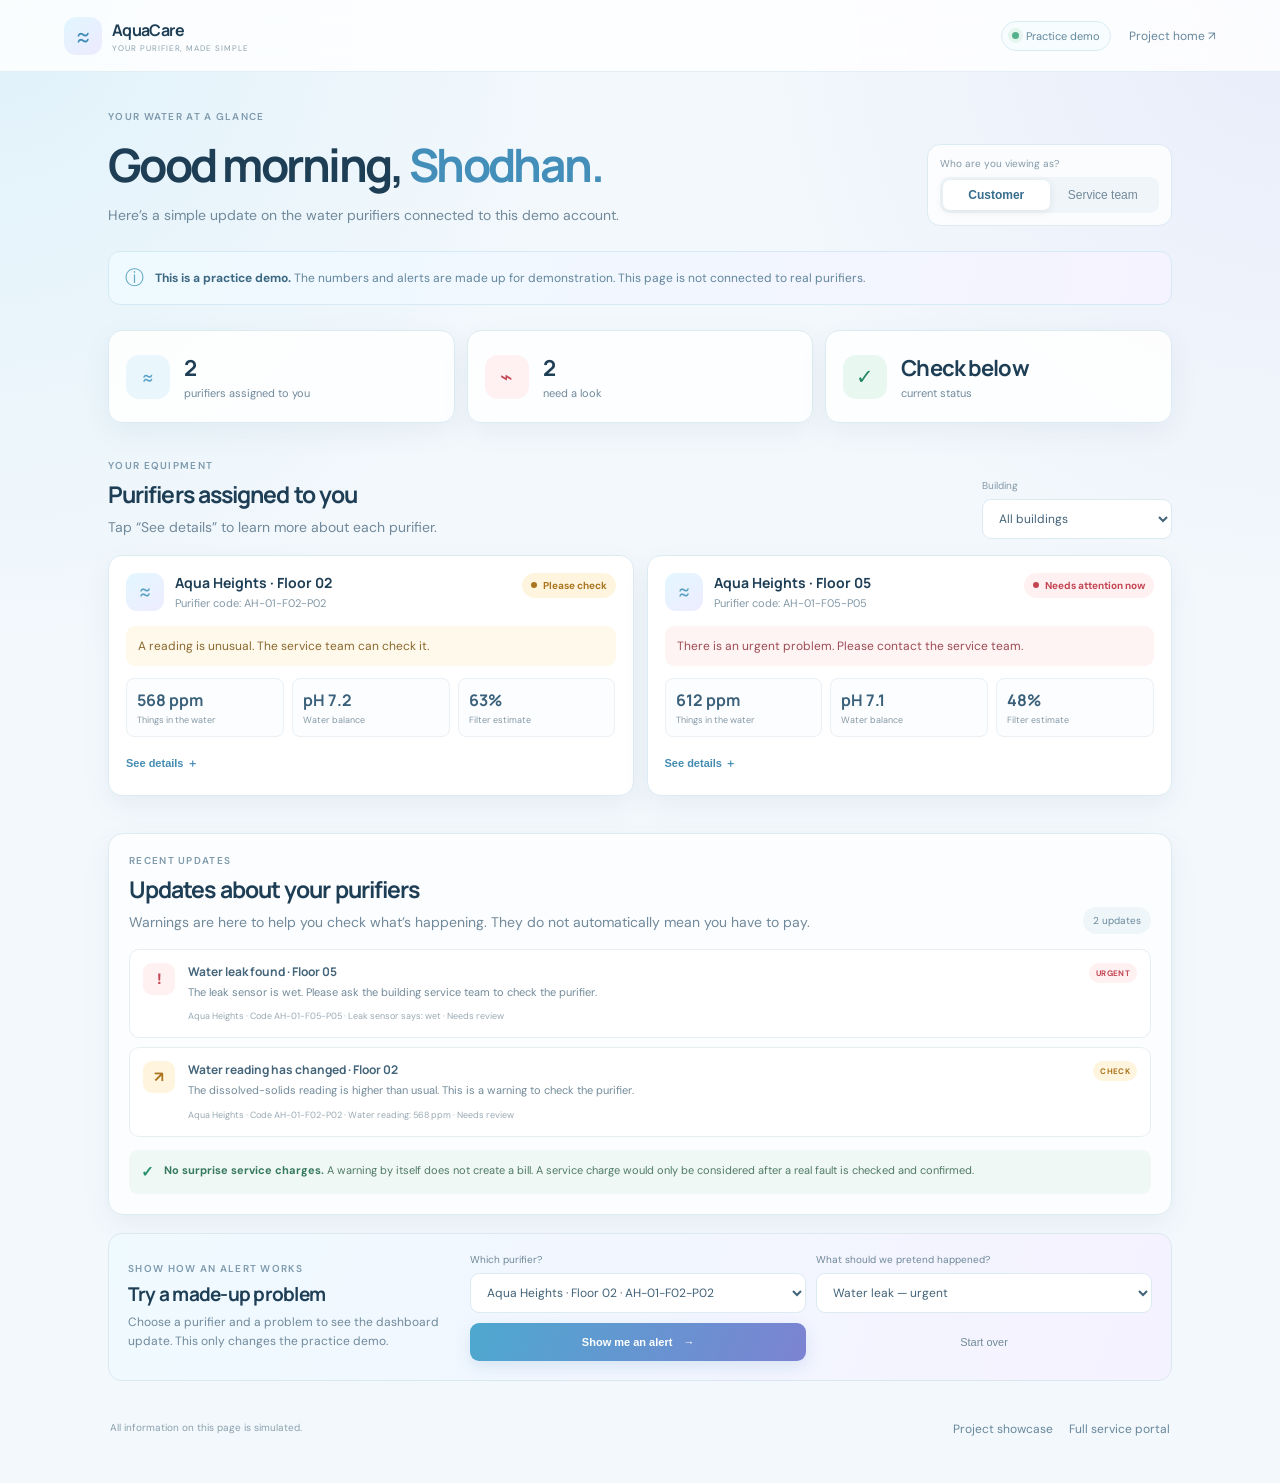
==== easy-dashboard.html @ 158c5b69 "Add plain-language purifier dashboard" ====
<!doctype html>
<html lang="en">
<head>
  <meta charset="utf-8" />
  <meta name="viewport" content="width=device-width, initial-scale=1" />
  <meta name="theme-color" content="#f3f9ff" />
  <meta name="description" content="A simple, simulated dashboard for purifier customers and service providers." />
  <title>AquaCare — Simple Purifier Dashboard</title>
  <link rel="preconnect" href="https://fonts.googleapis.com" />
  <link rel="preconnect" href="https://fonts.gstatic.com" crossorigin />
  <link href="https://fonts.googleapis.com/css2?family=DM+Sans:wght@400;500;600;700&family=Manrope:wght@500;600;700;800&display=swap" rel="stylesheet" />
  <link rel="stylesheet" href="easy-dashboard.css" />
</head>
<body>
  <header class="topbar"><a class="brand" href="index.html"><span>≈</span><b>AquaCare<small>YOUR PURIFIER, MADE SIMPLE</small></b></a><div class="topbar-right"><span class="demo-pill"><i></i> Practice demo</span><a class="back-link" href="index.html">Project home ↗</a></div></header>
  <main class="page-shell">
    <section class="welcome"><div><span class="eyebrow">YOUR WATER AT A GLANCE</span><h1>Good morning, <em>Shodhan.</em></h1><p>Here’s a simple update on the water purifiers connected to this demo account.</p></div><div class="role-box"><span>Who are you viewing as?</span><div class="role-switch" role="group" aria-label="Choose dashboard view"><button class="role-button active" data-role="customer">Customer</button><button class="role-button" data-role="provider">Service team</button></div></div></section>
    <aside class="demo-note"><span>ⓘ</span><p><b>This is a practice demo.</b> The numbers and alerts are made up for demonstration. This page is not connected to real purifiers.</p></aside>
    <section class="summary-grid" id="summaryGrid" aria-label="Simple summary"></section>
    <section class="section-heading"><div><span class="eyebrow">YOUR EQUIPMENT</span><h2 id="unitsHeading">Purifiers assigned to you</h2><p id="unitsDescription">Tap “See details” to learn more about each purifier.</p></div><label class="building-filter"><span>Building</span><select id="buildingSelect" aria-label="Choose a building"></select></label></section>
    <section class="unit-grid" id="unitGrid" aria-live="polite"></section>
    <section class="alert-section"><div class="section-heading alert-heading"><div><span class="eyebrow">RECENT UPDATES</span><h2 id="alertHeading">Updates about your purifiers</h2><p>Warnings are here to help you check what’s happening. They do not automatically mean you have to pay.</p></div><span class="alert-count" id="alertCount">0 updates</span></div><div class="updates-list" id="updatesList"></div><div class="billing-help"><span>✓</span><p><b>No surprise service charges.</b> A warning by itself does not create a bill. A service charge would only be considered after a real fault is checked and confirmed.</p></div></section>
    <section class="demo-tools"><div><span class="eyebrow">SHOW HOW AN ALERT WORKS</span><h2>Try a made-up problem</h2><p>Choose a purifier and a problem to see the dashboard update. This only changes the practice demo.</p></div><div class="tool-controls"><label><span>Which purifier?</span><select id="faultUnit"></select></label><label><span>What should we pretend happened?</span><select id="faultType"><option value="leak">Water leak — urgent</option><option value="tds">Water reading changed</option><option value="ph">Water pH needs checking</option><option value="turbidity">Water looks cloudy</option><option value="lowVoltage">Power is too low</option><option value="dryRun">No water is flowing</option><option value="overload">Pump is working too hard</option><option value="filter">Filter may need changing</option></select></label><button class="primary-button" id="simulateButton">Show me an alert <span>→</span></button><button class="reset-button" id="resetButton">Start over</button></div></section>
    <footer class="footer"><span>All information on this page is simulated.</span><nav><a href="index.html">Project showcase</a><a href="portal.html">Full service portal</a></nav></footer>
  </main>
  <div class="toast" id="toast" role="status" aria-live="polite"></div>
  <script src="easy-dashboard.js"></script>
</body>
</html>
---- easy-dashboard.css ----
:root{--ink:#1e3e55;--muted:#70899b;--line:#dceaf2;--blue:#438fba;--blue-soft:#e9f7fd;--lav:#847fd0;--lav-soft:#f1efff;--green:#248662;--green-soft:#e9f7f1;--amber:#aa751e;--amber-soft:#fff5df;--red:#c34552;--red-soft:#fff0f1;--paper:#fff;--bg:#f3f8fc;--shadow:0 10px 28px rgba(59,99,127,.07);font-family:'DM Sans',sans-serif;color:var(--ink)}*{box-sizing:border-box}body{margin:0;background:radial-gradient(ellipse at 0 0,rgba(130,210,240,.17),transparent 32%),radial-gradient(ellipse at 100% 0,rgba(175,168,238,.14),transparent 30%),var(--bg);min-height:100vh;font-size:15px}.topbar{height:72px;display:flex;align-items:center;justify-content:space-between;padding:0 max(calc((100vw - 1160px)/2),5%);border-bottom:1px solid rgba(123,166,191,.18);background:rgba(255,255,255,.82);backdrop-filter:blur(14px);position:sticky;top:0;z-index:3}.brand{display:flex;align-items:center;gap:10px;color:var(--ink);text-decoration:none}.brand>span{display:grid;place-items:center;width:38px;height:38px;border-radius:12px;background:linear-gradient(145deg,#e1f6fd,#eeeaff);color:var(--blue);font-size:26px}.brand b{font:700 16px Manrope,sans-serif;letter-spacing:-.04em}.brand small{display:block;color:#8ba0ad;font:8px 'DM Sans',sans-serif;letter-spacing:.12em;margin-top:2px}.topbar-right{display:flex;align-items:center;gap:18px}.demo-pill{display:flex;align-items:center;gap:7px;padding:7px 10px;border:1px solid #d9eaf2;border-radius:30px;background:#f7fcff;color:#63889c;font-size:11px}.demo-pill i{width:7px;height:7px;border-radius:50%;background:#54b18b;box-shadow:0 0 0 4px #e4f6ed}.back-link,.footer a{font-size:12px;color:#66869b;text-decoration:none}.back-link:hover,.footer a:hover{color:var(--blue)}.page-shell{max-width:1120px;margin:auto;padding:38px 28px 30px}.welcome{display:flex;align-items:flex-end;justify-content:space-between;gap:25px}.eyebrow{display:block;color:#7e9aac;font:600 10px 'DM Sans',sans-serif;letter-spacing:.13em}.welcome h1{font:700 clamp(30px,5vw,46px) Manrope,sans-serif;letter-spacing:-.055em;margin:10px 0 8px}.welcome h1 em{font-style:normal;color:var(--blue)}.welcome p,.section-heading p,.demo-tools p{margin:0;color:var(--muted);font-size:14px;line-height:1.6}.role-box{min-width:245px;padding:12px;border:1px solid var(--line);border-radius:13px;background:rgba(255,255,255,.78)}.role-box>span,.tool-controls label>span,.building-filter span{display:block;color:#8399a7;font-size:10px;margin-bottom:7px}.role-switch{display:grid;grid-template-columns:1fr 1fr;padding:3px;border-radius:9px;background:#eff5f8}.role-button{padding:8px;border:0;border-radius:7px;background:transparent;color:#72899a;font-size:12px}.role-button.active{background:#fff;color:#376d8d;box-shadow:0 2px 8px rgba(55,100,129,.1);font-weight:700}.demo-note{display:flex;align-items:center;gap:11px;margin:25px 0;padding:13px 16px;border:1px solid #d5eaf4;border-radius:12px;background:linear-gradient(100deg,#eefaff,#f5f3ff);color:#62869b}.demo-note>span{font-size:19px;color:#64a8c6}.demo-note p{margin:0;font-size:12px;line-height:1.5}.demo-note b{color:#3c6882}.summary-grid{display:grid;grid-template-columns:repeat(3,1fr);gap:12px}.summary-card{display:flex;align-items:center;gap:14px;min-height:93px;padding:17px;border:1px solid var(--line);border-radius:14px;background:rgba(255,255,255,.88);box-shadow:var(--shadow)}.summary-icon{display:grid;place-items:center;flex:0 0 44px;height:44px;border-radius:13px;background:var(--blue-soft);color:#55a1c5;font-size:21px}.summary-card:nth-child(2) .summary-icon{background:var(--lav-soft);color:var(--lav)}.summary-card:nth-child(3) .summary-icon{background:var(--green-soft);color:var(--green)}.summary-card.urgent .summary-icon{background:var(--red-soft);color:var(--red)}.summary-card b,.summary-card small{display:block}.summary-card b{font:700 22px Manrope,sans-serif;letter-spacing:-.04em}.summary-card small{margin-top:3px;color:var(--muted);font-size:11px}.section-heading{display:flex;align-items:flex-end;justify-content:space-between;gap:18px;margin:36px 0 16px}.section-heading h2,.demo-tools h2{font:700 23px Manrope,sans-serif;letter-spacing:-.04em;margin:6px 0}.building-filter{min-width:190px}.building-filter select,.tool-controls select{width:100%;padding:10px 12px;border:1px solid var(--line);border-radius:9px;background:#fff;color:#426278;font:12px 'DM Sans',sans-serif;outline:none}.building-filter select:focus,.tool-controls select:focus{border-color:#7ec4e0;box-shadow:0 0 0 3px #e3f5fc}.unit-grid{display:grid;grid-template-columns:repeat(2,minmax(0,1fr));gap:13px}.unit-card{padding:17px;border:1px solid var(--line);border-radius:14px;background:#fff;box-shadow:var(--shadow);animation:rise .24s ease both}.unit-card-top{display:flex;align-items:flex-start;justify-content:space-between;gap:12px}.unit-name{display:flex;align-items:center;gap:11px}.unit-symbol{display:grid;place-items:center;width:38px;height:38px;border-radius:11px;background:linear-gradient(145deg,#e3f7ff,#eeecff);color:#58a0be;font-size:22px}.unit-name h3{margin:0;font:700 14px Manrope,sans-serif}.unit-name p{margin:4px 0 0;color:#8298a6;font-size:11px}.status-pill{display:inline-flex;align-items:center;gap:6px;padding:6px 9px;border-radius:30px;background:var(--green-soft);color:var(--green);font-size:10px;font-weight:700;white-space:nowrap}.status-pill:before{content:'';width:6px;height:6px;border-radius:50%;background:currentColor}.status-pill.warning{background:var(--amber-soft);color:var(--amber)}.status-pill.critical{background:var(--red-soft);color:var(--red)}.unit-message{margin:15px 0 12px;padding:11px 12px;border-radius:9px;background:#f5fafc;color:#526f81;font-size:12px;line-height:1.55}.unit-message.warning{background:#fff9ec;color:#8a682d}.unit-message.critical{background:#fff4f4;color:#9d4b53}.reading-row{display:grid;grid-template-columns:repeat(3,1fr);gap:8px}.reading{padding:10px;border:1px solid #eaf0f4;border-radius:8px;background:#fcfdff}.reading b,.reading small{display:block}.reading b{font:700 16px Manrope,sans-serif;color:#3b617a}.reading small{margin-top:3px;color:#8498a5;font-size:9px}.details-toggle{margin-top:12px;padding:7px 0;border:0;background:none;color:#448cb2;font-size:11px;font-weight:700}.extra-details{display:none;grid-template-columns:1fr 1fr;gap:9px;margin-top:6px;padding-top:12px;border-top:1px solid #edf2f5}.unit-card.expanded .extra-details{display:grid}.extra-details div{padding:9px;border-radius:8px;background:#f7fafc}.extra-details b,.extra-details small{display:block}.extra-details b{font-size:10px;color:#587489}.extra-details small{margin-top:4px;font-size:11px;color:#7e929f;line-height:1.45}.empty-card,.empty-updates{padding:25px;text-align:center;color:#8499a6;border:1px dashed #d5e4ed;border-radius:12px;background:rgba(255,255,255,.6);font-size:13px}.alert-section{margin-top:37px;padding:20px;border:1px solid var(--line);border-radius:15px;background:rgba(255,255,255,.78);box-shadow:var(--shadow)}.alert-heading{margin:0 0 15px}.alert-count{padding:7px 10px;border-radius:20px;background:#eff6fa;color:#69889c;font-size:10px;white-space:nowrap}.updates-list{display:flex;flex-direction:column;gap:9px}.update-card{display:grid;grid-template-columns:34px 1fr auto;gap:11px;padding:13px;border:1px solid #e7eef2;border-radius:10px;background:#fff}.update-mark{display:grid;place-items:center;width:32px;height:32px;border-radius:9px;background:var(--amber-soft);color:var(--amber);font-weight:700}.update-card.critical .update-mark{background:var(--red-soft);color:var(--red)}.update-card h3{margin:0;color:#45657a;font:700 12px Manrope,sans-serif}.update-card p{margin:4px 0;color:#728a99;font-size:11px;line-height:1.5}.update-card small{color:#99a9b3;font-size:9px}.update-level{align-self:start;padding:5px 7px;border-radius:20px;background:var(--amber-soft);color:var(--amber);font-size:8px;font-weight:700;letter-spacing:.04em}.update-level.critical{background:var(--red-soft);color:var(--red)}.billing-help{display:flex;align-items:flex-start;gap:10px;margin-top:13px;padding:12px;border-radius:9px;background:#eff8f4;color:#507a66}.billing-help>span{font-weight:700;color:#29906c}.billing-help p{margin:0;font-size:11px;line-height:1.55}.billing-help b{color:#36795f}.demo-tools{display:grid;grid-template-columns:minmax(210px,.7fr) 1.5fr;gap:24px;align-items:center;margin-top:18px;padding:19px;border:1px solid #dce8f0;border-radius:14px;background:linear-gradient(110deg,#effaff,#f5f2ff)}.demo-tools h2{font-size:19px}.demo-tools p{font-size:12px}.tool-controls{display:grid;grid-template-columns:1fr 1fr;gap:10px}.tool-controls label{min-width:0}.tool-controls label>span{color:#6e8797;font-size:10px}.primary-button{align-self:end;min-height:38px;padding:0 14px;border:0;border-radius:9px;background:linear-gradient(110deg,#4da8cf,#7c83d2);color:#fff;font-size:11px;font-weight:700;box-shadow:0 6px 15px rgba(86,147,190,.17)}.primary-button:hover{filter:brightness(1.04);transform:translateY(-1px)}.primary-button span{margin-left:8px}.reset-button{align-self:end;min-height:38px;border:0;background:transparent;color:#718a99;font-size:11px}.reset-button:hover{color:#3e7796}.footer{display:flex;justify-content:space-between;gap:15px;margin-top:24px;padding:16px 2px;color:#8ba0ad;font-size:10px}.footer nav{display:flex;gap:16px}.toast{position:fixed;right:18px;top:85px;z-index:10;max-width:min(380px,calc(100vw - 36px));padding:13px 16px;border:1px solid #d9e8f0;border-radius:10px;background:#fff;color:#466579;box-shadow:0 12px 30px rgba(41,74,96,.16);opacity:0;transform:translateY(-8px);transition:.2s;pointer-events:none;font-size:12px}.toast.show{opacity:1;transform:translateY(0)}.toast.critical{border-color:#edc8cd;color:#a0444d}@keyframes rise{from{opacity:0;transform:translateY(5px)}to{opacity:1;transform:translateY(0)}}@media(max-width:760px){.page-shell{padding:27px 18px}.welcome{align-items:stretch;flex-direction:column}.role-box{min-width:0}.summary-grid{grid-template-columns:1fr 1fr}.summary-card{padding:12px;min-height:82px}.summary-icon{width:36px;height:36px;flex-basis:36px}.summary-card b{font-size:19px}.section-heading{align-items:flex-start;flex-direction:column}.building-filter{width:100%}.unit-grid{grid-template-columns:1fr}.demo-tools{grid-template-columns:1fr;gap:16px}.tool-controls{grid-template-columns:1fr}.tool-controls label,.primary-button,.reset-button{grid-column:1/-1}.footer{flex-direction:column}.topbar{padding:0 18px}.topbar-right{gap:9px}.back-link{display:none}.demo-note{align-items:flex-start}.demo-note p{font-size:11px}}@media(max-width:380px){.summary-grid{grid-template-columns:1fr}.reading-row{gap:5px}.reading{padding:8px}.update-card{grid-template-columns:30px 1fr}.update-level{grid-column:2}.topbar{padding:0 12px}}
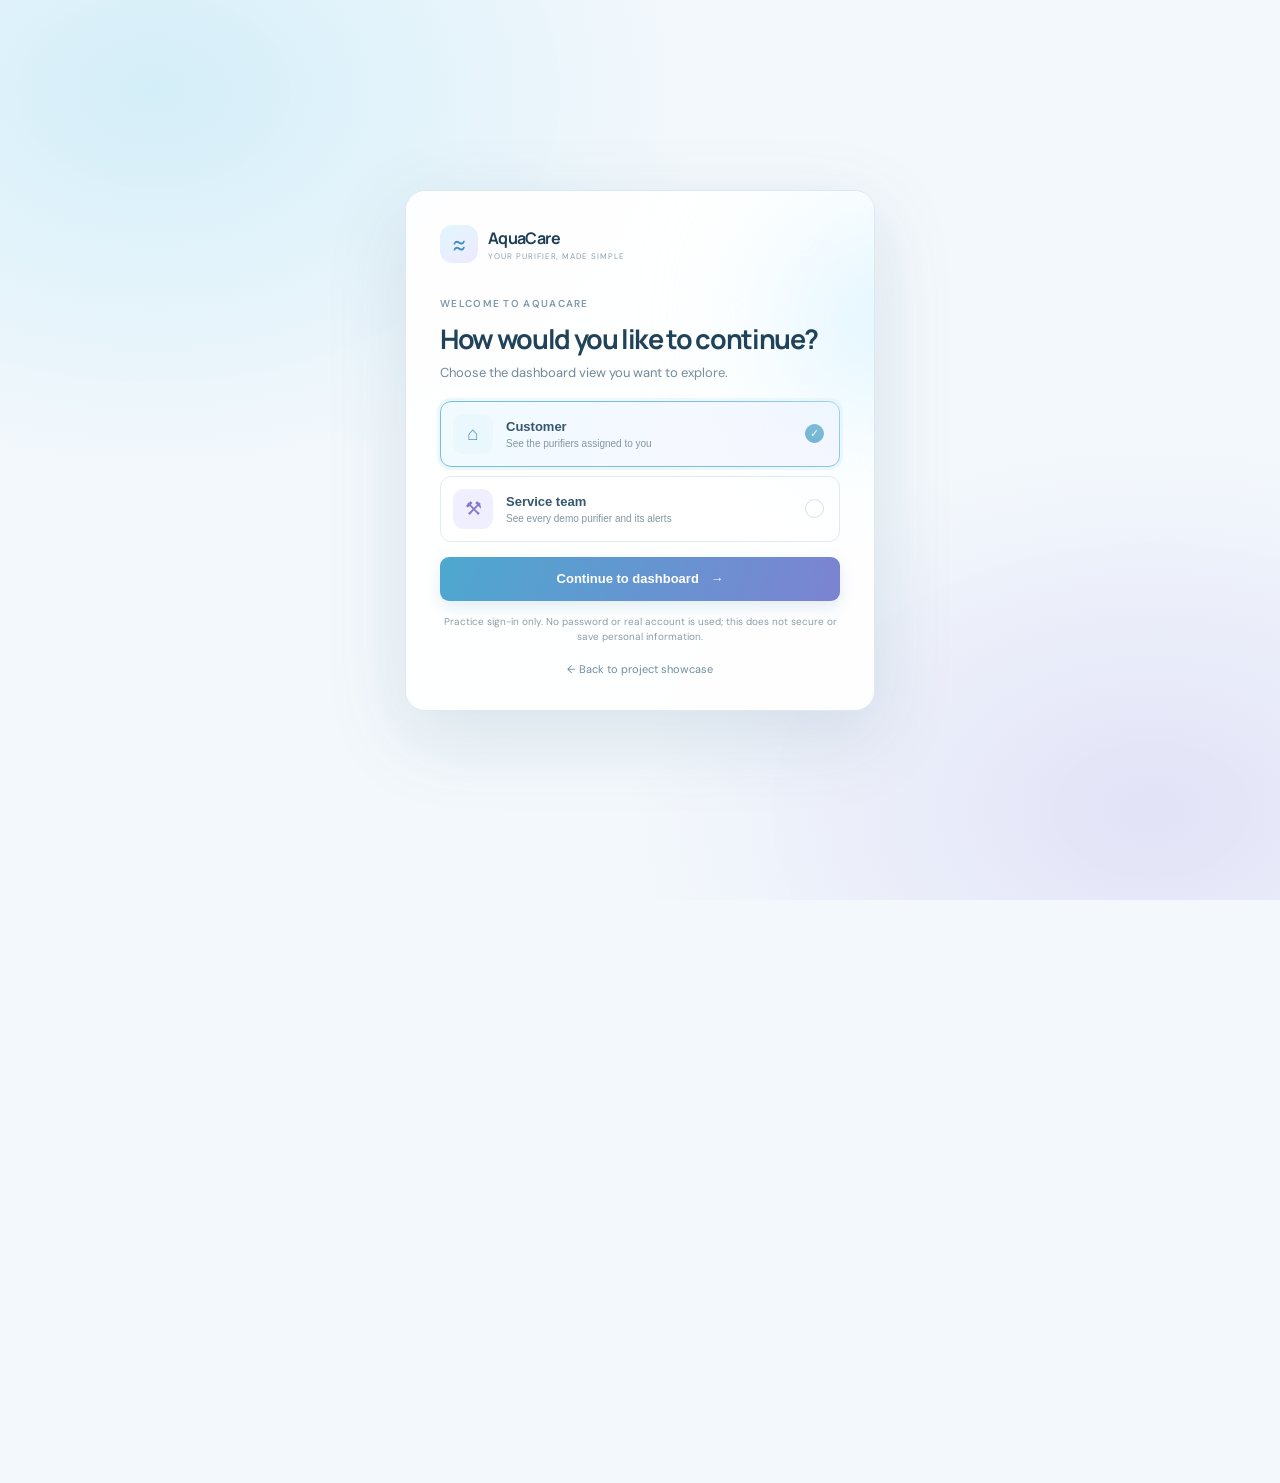
==== commit a9eaff5d: "Add customer and provider demo sign-in" ====
--- a/easy-dashboard.html
+++ b/easy-dashboard.html
@@ -11,8 +11,9 @@
   <link href="https://fonts.googleapis.com/css2?family=DM+Sans:wght@400;500;600;700&family=Manrope:wght@500;600;700;800&display=swap" rel="stylesheet" />
   <link rel="stylesheet" href="easy-dashboard.css" />
 </head>
-<body>
-  <header class="topbar"><a class="brand" href="index.html"><span>≈</span><b>AquaCare<small>YOUR PURIFIER, MADE SIMPLE</small></b></a><div class="topbar-right"><span class="demo-pill"><i></i> Practice demo</span><a class="back-link" href="index.html">Project home ↗</a></div></header>
+<body class="logged-out">
+  <section class="login-gate" id="loginGate" aria-labelledby="loginTitle"><div class="login-card"><a class="brand login-brand" href="index.html"><span>≈</span><b>AquaCare<small>YOUR PURIFIER, MADE SIMPLE</small></b></a><div class="login-glow"></div><span class="eyebrow">WELCOME TO AQUACARE</span><h1 id="loginTitle">How would you like to continue?</h1><p class="login-intro">Choose the dashboard view you want to explore.</p><div class="login-roles" role="group" aria-label="Choose a demo account"><button class="login-role selected" data-login-role="customer" aria-pressed="true"><span class="login-role-icon">⌂</span><span><b>Customer</b><small>See the purifiers assigned to you</small></span><i>✓</i></button><button class="login-role" data-login-role="provider" aria-pressed="false"><span class="login-role-icon">⚒</span><span><b>Service team</b><small>See every demo purifier and its alerts</small></span><i>✓</i></button></div><button class="primary-button login-submit" id="loginContinue">Continue to dashboard <span>→</span></button><p class="demo-login-note">Practice sign-in only. No password or real account is used; this does not secure or save personal information.</p><a class="login-home" href="index.html">← Back to project showcase</a></div></section>
+  <header class="topbar"><a class="brand" href="index.html"><span>≈</span><b>AquaCare<small>YOUR PURIFIER, MADE SIMPLE</small></b></a><div class="topbar-right"><span class="demo-pill"><i></i> Practice demo</span><button class="back-link switch-account" id="switchAccount">Switch account</button><a class="back-link" href="index.html">Project home ↗</a></div></header>
   <main class="page-shell">
     <section class="welcome"><div><span class="eyebrow">YOUR WATER AT A GLANCE</span><h1>Good morning, <em>Shodhan.</em></h1><p>Here’s a simple update on the water purifiers connected to this demo account.</p></div><div class="role-box"><span>Who are you viewing as?</span><div class="role-switch" role="group" aria-label="Choose dashboard view"><button class="role-button active" data-role="customer">Customer</button><button class="role-button" data-role="provider">Service team</button></div></div></section>
     <aside class="demo-note"><span>ⓘ</span><p><b>This is a practice demo.</b> The numbers and alerts are made up for demonstration. This page is not connected to real purifiers.</p></aside>
--- a/easy-dashboard.css
+++ b/easy-dashboard.css
@@ -1 +1,3 @@
 :root{--ink:#1e3e55;--muted:#70899b;--line:#dceaf2;--blue:#438fba;--blue-soft:#e9f7fd;--lav:#847fd0;--lav-soft:#f1efff;--green:#248662;--green-soft:#e9f7f1;--amber:#aa751e;--amber-soft:#fff5df;--red:#c34552;--red-soft:#fff0f1;--paper:#fff;--bg:#f3f8fc;--shadow:0 10px 28px rgba(59,99,127,.07);font-family:'DM Sans',sans-serif;color:var(--ink)}*{box-sizing:border-box}body{margin:0;background:radial-gradient(ellipse at 0 0,rgba(130,210,240,.17),transparent 32%),radial-gradient(ellipse at 100% 0,rgba(175,168,238,.14),transparent 30%),var(--bg);min-height:100vh;font-size:15px}.topbar{height:72px;display:flex;align-items:center;justify-content:space-between;padding:0 max(calc((100vw - 1160px)/2),5%);border-bottom:1px solid rgba(123,166,191,.18);background:rgba(255,255,255,.82);backdrop-filter:blur(14px);position:sticky;top:0;z-index:3}.brand{display:flex;align-items:center;gap:10px;color:var(--ink);text-decoration:none}.brand>span{display:grid;place-items:center;width:38px;height:38px;border-radius:12px;background:linear-gradient(145deg,#e1f6fd,#eeeaff);color:var(--blue);font-size:26px}.brand b{font:700 16px Manrope,sans-serif;letter-spacing:-.04em}.brand small{display:block;color:#8ba0ad;font:8px 'DM Sans',sans-serif;letter-spacing:.12em;margin-top:2px}.topbar-right{display:flex;align-items:center;gap:18px}.demo-pill{display:flex;align-items:center;gap:7px;padding:7px 10px;border:1px solid #d9eaf2;border-radius:30px;background:#f7fcff;color:#63889c;font-size:11px}.demo-pill i{width:7px;height:7px;border-radius:50%;background:#54b18b;box-shadow:0 0 0 4px #e4f6ed}.back-link,.footer a{font-size:12px;color:#66869b;text-decoration:none}.back-link:hover,.footer a:hover{color:var(--blue)}.page-shell{max-width:1120px;margin:auto;padding:38px 28px 30px}.welcome{display:flex;align-items:flex-end;justify-content:space-between;gap:25px}.eyebrow{display:block;color:#7e9aac;font:600 10px 'DM Sans',sans-serif;letter-spacing:.13em}.welcome h1{font:700 clamp(30px,5vw,46px) Manrope,sans-serif;letter-spacing:-.055em;margin:10px 0 8px}.welcome h1 em{font-style:normal;color:var(--blue)}.welcome p,.section-heading p,.demo-tools p{margin:0;color:var(--muted);font-size:14px;line-height:1.6}.role-box{min-width:245px;padding:12px;border:1px solid var(--line);border-radius:13px;background:rgba(255,255,255,.78)}.role-box>span,.tool-controls label>span,.building-filter span{display:block;color:#8399a7;font-size:10px;margin-bottom:7px}.role-switch{display:grid;grid-template-columns:1fr 1fr;padding:3px;border-radius:9px;background:#eff5f8}.role-button{padding:8px;border:0;border-radius:7px;background:transparent;color:#72899a;font-size:12px}.role-button.active{background:#fff;color:#376d8d;box-shadow:0 2px 8px rgba(55,100,129,.1);font-weight:700}.demo-note{display:flex;align-items:center;gap:11px;margin:25px 0;padding:13px 16px;border:1px solid #d5eaf4;border-radius:12px;background:linear-gradient(100deg,#eefaff,#f5f3ff);color:#62869b}.demo-note>span{font-size:19px;color:#64a8c6}.demo-note p{margin:0;font-size:12px;line-height:1.5}.demo-note b{color:#3c6882}.summary-grid{display:grid;grid-template-columns:repeat(3,1fr);gap:12px}.summary-card{display:flex;align-items:center;gap:14px;min-height:93px;padding:17px;border:1px solid var(--line);border-radius:14px;background:rgba(255,255,255,.88);box-shadow:var(--shadow)}.summary-icon{display:grid;place-items:center;flex:0 0 44px;height:44px;border-radius:13px;background:var(--blue-soft);color:#55a1c5;font-size:21px}.summary-card:nth-child(2) .summary-icon{background:var(--lav-soft);color:var(--lav)}.summary-card:nth-child(3) .summary-icon{background:var(--green-soft);color:var(--green)}.summary-card.urgent .summary-icon{background:var(--red-soft);color:var(--red)}.summary-card b,.summary-card small{display:block}.summary-card b{font:700 22px Manrope,sans-serif;letter-spacing:-.04em}.summary-card small{margin-top:3px;color:var(--muted);font-size:11px}.section-heading{display:flex;align-items:flex-end;justify-content:space-between;gap:18px;margin:36px 0 16px}.section-heading h2,.demo-tools h2{font:700 23px Manrope,sans-serif;letter-spacing:-.04em;margin:6px 0}.building-filter{min-width:190px}.building-filter select,.tool-controls select{width:100%;padding:10px 12px;border:1px solid var(--line);border-radius:9px;background:#fff;color:#426278;font:12px 'DM Sans',sans-serif;outline:none}.building-filter select:focus,.tool-controls select:focus{border-color:#7ec4e0;box-shadow:0 0 0 3px #e3f5fc}.unit-grid{display:grid;grid-template-columns:repeat(2,minmax(0,1fr));gap:13px}.unit-card{padding:17px;border:1px solid var(--line);border-radius:14px;background:#fff;box-shadow:var(--shadow);animation:rise .24s ease both}.unit-card-top{display:flex;align-items:flex-start;justify-content:space-between;gap:12px}.unit-name{display:flex;align-items:center;gap:11px}.unit-symbol{display:grid;place-items:center;width:38px;height:38px;border-radius:11px;background:linear-gradient(145deg,#e3f7ff,#eeecff);color:#58a0be;font-size:22px}.unit-name h3{margin:0;font:700 14px Manrope,sans-serif}.unit-name p{margin:4px 0 0;color:#8298a6;font-size:11px}.status-pill{display:inline-flex;align-items:center;gap:6px;padding:6px 9px;border-radius:30px;background:var(--green-soft);color:var(--green);font-size:10px;font-weight:700;white-space:nowrap}.status-pill:before{content:'';width:6px;height:6px;border-radius:50%;background:currentColor}.status-pill.warning{background:var(--amber-soft);color:var(--amber)}.status-pill.critical{background:var(--red-soft);color:var(--red)}.unit-message{margin:15px 0 12px;padding:11px 12px;border-radius:9px;background:#f5fafc;color:#526f81;font-size:12px;line-height:1.55}.unit-message.warning{background:#fff9ec;color:#8a682d}.unit-message.critical{background:#fff4f4;color:#9d4b53}.reading-row{display:grid;grid-template-columns:repeat(3,1fr);gap:8px}.reading{padding:10px;border:1px solid #eaf0f4;border-radius:8px;background:#fcfdff}.reading b,.reading small{display:block}.reading b{font:700 16px Manrope,sans-serif;color:#3b617a}.reading small{margin-top:3px;color:#8498a5;font-size:9px}.details-toggle{margin-top:12px;padding:7px 0;border:0;background:none;color:#448cb2;font-size:11px;font-weight:700}.extra-details{display:none;grid-template-columns:1fr 1fr;gap:9px;margin-top:6px;padding-top:12px;border-top:1px solid #edf2f5}.unit-card.expanded .extra-details{display:grid}.extra-details div{padding:9px;border-radius:8px;background:#f7fafc}.extra-details b,.extra-details small{display:block}.extra-details b{font-size:10px;color:#587489}.extra-details small{margin-top:4px;font-size:11px;color:#7e929f;line-height:1.45}.empty-card,.empty-updates{padding:25px;text-align:center;color:#8499a6;border:1px dashed #d5e4ed;border-radius:12px;background:rgba(255,255,255,.6);font-size:13px}.alert-section{margin-top:37px;padding:20px;border:1px solid var(--line);border-radius:15px;background:rgba(255,255,255,.78);box-shadow:var(--shadow)}.alert-heading{margin:0 0 15px}.alert-count{padding:7px 10px;border-radius:20px;background:#eff6fa;color:#69889c;font-size:10px;white-space:nowrap}.updates-list{display:flex;flex-direction:column;gap:9px}.update-card{display:grid;grid-template-columns:34px 1fr auto;gap:11px;padding:13px;border:1px solid #e7eef2;border-radius:10px;background:#fff}.update-mark{display:grid;place-items:center;width:32px;height:32px;border-radius:9px;background:var(--amber-soft);color:var(--amber);font-weight:700}.update-card.critical .update-mark{background:var(--red-soft);color:var(--red)}.update-card h3{margin:0;color:#45657a;font:700 12px Manrope,sans-serif}.update-card p{margin:4px 0;color:#728a99;font-size:11px;line-height:1.5}.update-card small{color:#99a9b3;font-size:9px}.update-level{align-self:start;padding:5px 7px;border-radius:20px;background:var(--amber-soft);color:var(--amber);font-size:8px;font-weight:700;letter-spacing:.04em}.update-level.critical{background:var(--red-soft);color:var(--red)}.billing-help{display:flex;align-items:flex-start;gap:10px;margin-top:13px;padding:12px;border-radius:9px;background:#eff8f4;color:#507a66}.billing-help>span{font-weight:700;color:#29906c}.billing-help p{margin:0;font-size:11px;line-height:1.55}.billing-help b{color:#36795f}.demo-tools{display:grid;grid-template-columns:minmax(210px,.7fr) 1.5fr;gap:24px;align-items:center;margin-top:18px;padding:19px;border:1px solid #dce8f0;border-radius:14px;background:linear-gradient(110deg,#effaff,#f5f2ff)}.demo-tools h2{font-size:19px}.demo-tools p{font-size:12px}.tool-controls{display:grid;grid-template-columns:1fr 1fr;gap:10px}.tool-controls label{min-width:0}.tool-controls label>span{color:#6e8797;font-size:10px}.primary-button{align-self:end;min-height:38px;padding:0 14px;border:0;border-radius:9px;background:linear-gradient(110deg,#4da8cf,#7c83d2);color:#fff;font-size:11px;font-weight:700;box-shadow:0 6px 15px rgba(86,147,190,.17)}.primary-button:hover{filter:brightness(1.04);transform:translateY(-1px)}.primary-button span{margin-left:8px}.reset-button{align-self:end;min-height:38px;border:0;background:transparent;color:#718a99;font-size:11px}.reset-button:hover{color:#3e7796}.footer{display:flex;justify-content:space-between;gap:15px;margin-top:24px;padding:16px 2px;color:#8ba0ad;font-size:10px}.footer nav{display:flex;gap:16px}.toast{position:fixed;right:18px;top:85px;z-index:10;max-width:min(380px,calc(100vw - 36px));padding:13px 16px;border:1px solid #d9e8f0;border-radius:10px;background:#fff;color:#466579;box-shadow:0 12px 30px rgba(41,74,96,.16);opacity:0;transform:translateY(-8px);transition:.2s;pointer-events:none;font-size:12px}.toast.show{opacity:1;transform:translateY(0)}.toast.critical{border-color:#edc8cd;color:#a0444d}@keyframes rise{from{opacity:0;transform:translateY(5px)}to{opacity:1;transform:translateY(0)}}@media(max-width:760px){.page-shell{padding:27px 18px}.welcome{align-items:stretch;flex-direction:column}.role-box{min-width:0}.summary-grid{grid-template-columns:1fr 1fr}.summary-card{padding:12px;min-height:82px}.summary-icon{width:36px;height:36px;flex-basis:36px}.summary-card b{font-size:19px}.section-heading{align-items:flex-start;flex-direction:column}.building-filter{width:100%}.unit-grid{grid-template-columns:1fr}.demo-tools{grid-template-columns:1fr;gap:16px}.tool-controls{grid-template-columns:1fr}.tool-controls label,.primary-button,.reset-button{grid-column:1/-1}.footer{flex-direction:column}.topbar{padding:0 18px}.topbar-right{gap:9px}.back-link{display:none}.demo-note{align-items:flex-start}.demo-note p{font-size:11px}}@media(max-width:380px){.summary-grid{grid-template-columns:1fr}.reading-row{gap:5px}.reading{padding:8px}.update-card{grid-template-columns:30px 1fr}.update-level{grid-column:2}.topbar{padding:0 12px}}
+
+.logged-out{overflow:hidden}.login-gate{display:none;position:fixed;inset:0;z-index:20;place-items:center;padding:24px;background:radial-gradient(ellipse at 12% 10%,rgba(119,209,240,.25),transparent 34%),radial-gradient(ellipse at 90% 90%,rgba(166,155,231,.23),transparent 32%),rgba(243,248,252,.97);backdrop-filter:blur(12px)}.logged-out .login-gate{display:grid}.login-card{position:relative;overflow:hidden;width:min(470px,100%);padding:34px;border:1px solid #dbe9f1;border-radius:20px;background:rgba(255,255,255,.94);box-shadow:0 24px 80px rgba(49,91,119,.15);animation:rise .32s ease both}.login-brand{margin-bottom:34px}.login-glow{position:absolute;top:30px;right:-110px;width:200px;height:200px;border-radius:50%;background:#dff5ff;filter:blur(65px);pointer-events:none}.login-card>.eyebrow{position:relative}.login-card h1{position:relative;margin:10px 0 7px;font:700 27px Manrope,sans-serif;letter-spacing:-.05em;color:#21435a}.login-intro{margin:0 0 20px;color:#718999;font-size:13px}.login-roles{display:grid;gap:9px}.login-role{display:grid;grid-template-columns:42px 1fr 22px;align-items:center;gap:11px;width:100%;padding:12px;border:1px solid #e0eaf0;border-radius:11px;background:#fff;text-align:left;transition:.18s}.login-role:hover{border-color:#b3d9e9;transform:translateY(-1px)}.login-role.selected{border-color:#79bfdc;background:linear-gradient(100deg,#f0fbff,#f8f7ff);box-shadow:0 0 0 3px rgba(109,190,220,.12)}.login-role-icon{display:grid;place-items:center;width:40px;height:40px;border-radius:11px;background:#eaf7fc;color:#4f9ab9;font-size:19px}.login-role:nth-child(2) .login-role-icon{background:#f0efff;color:#817acb}.login-role b,.login-role small{display:block}.login-role b{font-size:13px;color:#35566b}.login-role small{margin-top:4px;font-size:10px;color:#8196a4}.login-role>i{display:grid;place-items:center;width:19px;height:19px;border:1px solid #d7e3ea;border-radius:50%;color:transparent;font-size:11px;font-style:normal}.login-role.selected>i{border-color:#5ca8ca;background:#5ca8ca;color:white}.login-submit{width:100%;margin-top:15px;min-height:44px;font-size:13px}.demo-login-note{margin:13px 0 0;color:#8b9da8;font-size:10px;line-height:1.5;text-align:center}.login-home{display:block;margin-top:18px;text-align:center;color:#6f8da0;font-size:11px;text-decoration:none}.switch-account{padding:0;border:0;background:none;font-family:inherit;cursor:pointer}.switch-account:hover{text-decoration:underline}.logged-out .topbar,.logged-out .page-shell{visibility:hidden}
